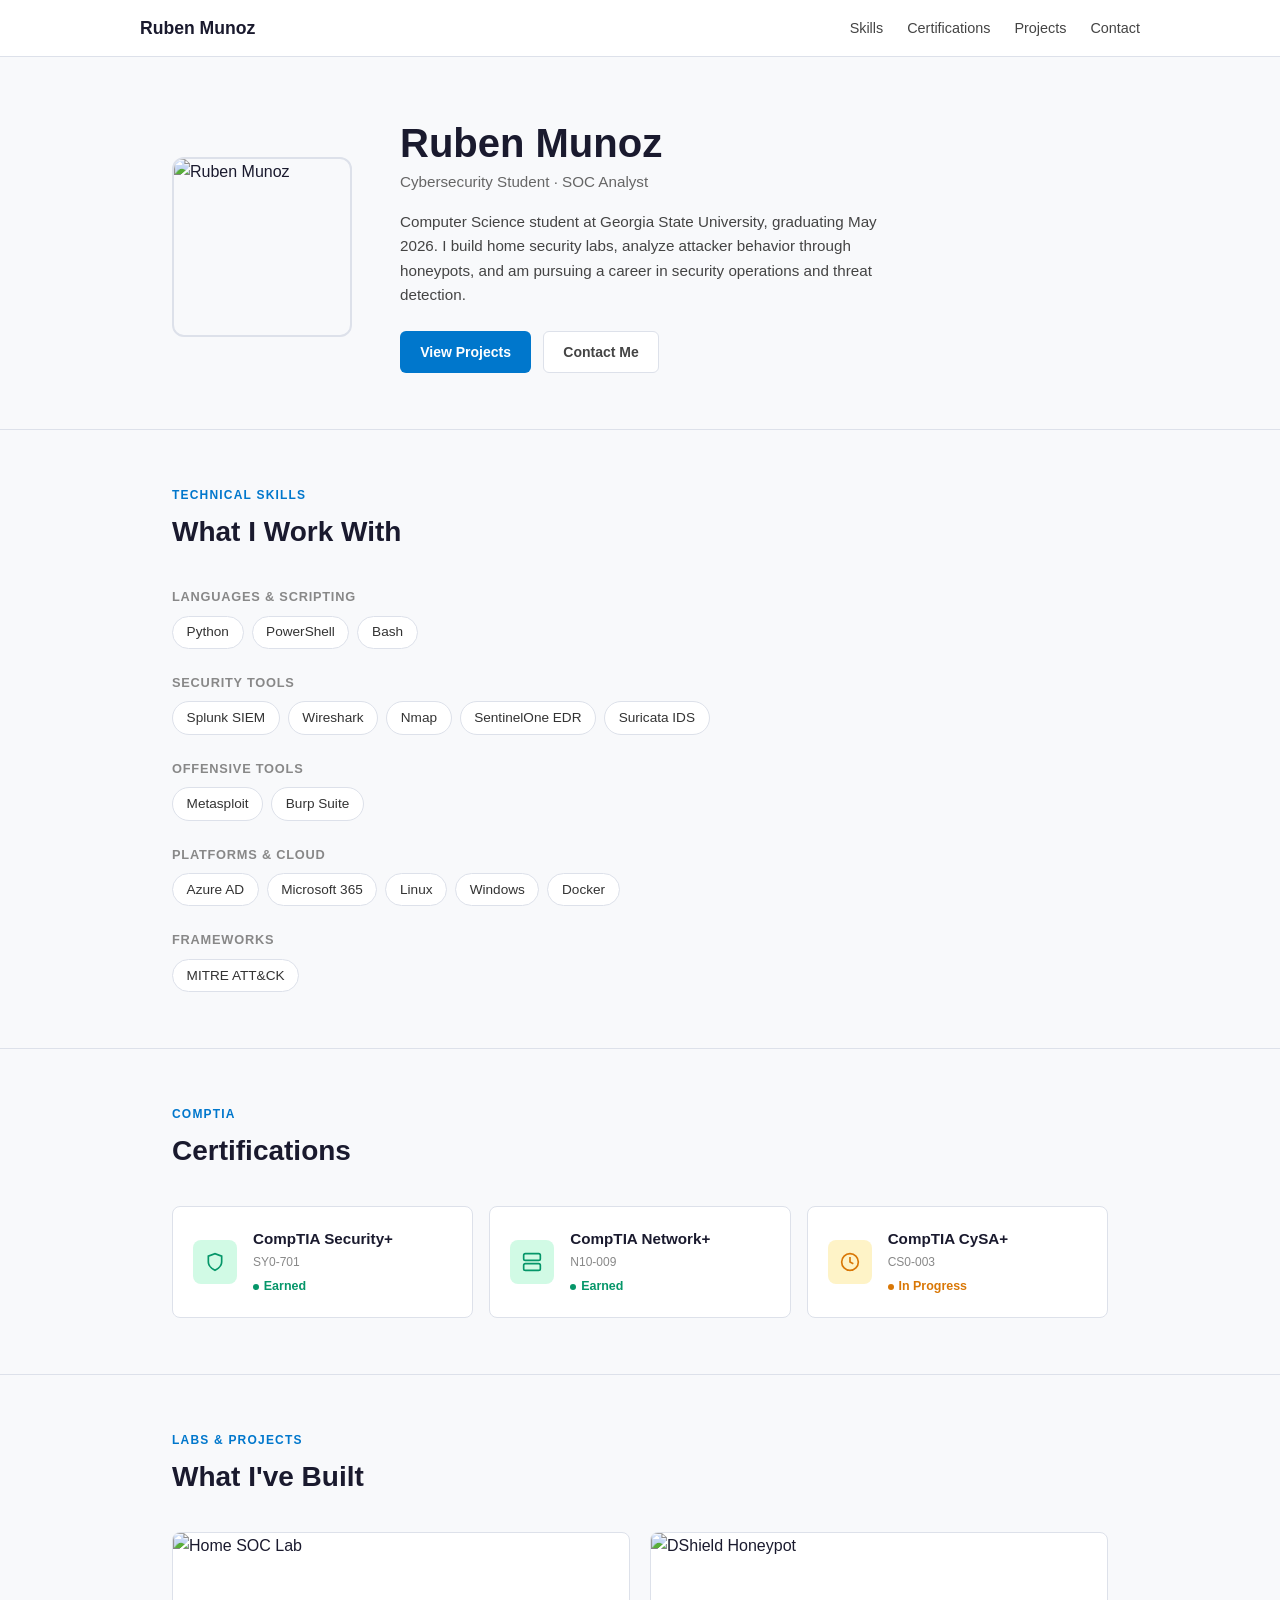
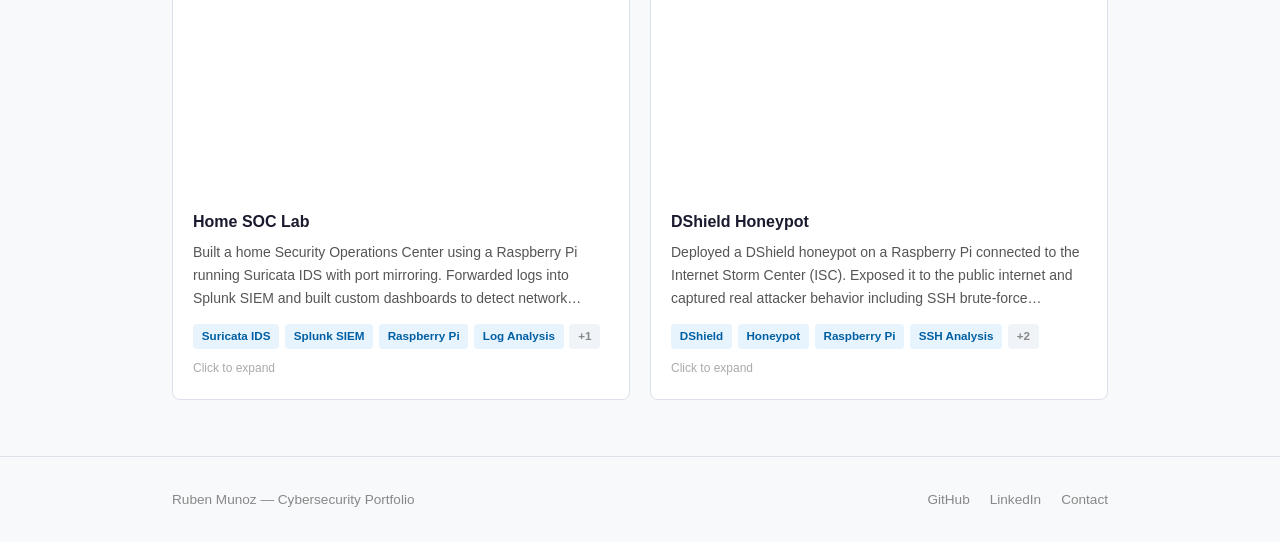
==== index.html @ 75f54e09 "Update index.html" ====
<!DOCTYPE html>
<html lang="en">
<head>
  <meta charset="UTF-8">
  <meta name="viewport" content="width=device-width, initial-scale=1.0">
  <title>Ruben Munoz — Portfolio</title>

  <!--(Protect Against SQL Injection (SQLi) & XSS Attacks-->
  <meta http-equiv="Content-Security-Policy"
    content="default-src 'self' https://fonts.googleapis.com https://fonts.gstatic.com https://www.googletagmanager.com https://www.google-analytics.com;
             script-src 'self' 'unsafe-inline' https://www.googletagmanager.com https://www.google-analytics.com;
             style-src 'self' 'unsafe-inline' https://fonts.googleapis.com;
             img-src 'self' data: https://www.google-analytics.com;">

  <link rel="stylesheet" href="style.css">
</head>
<body>

  <nav>
    <div class="nav-inner">
      <a href="index.html" class="nav-logo">Ruben Munoz</a>
      <ul class="nav-links">
        <li><a href="#skills">Skills</a></li>
        <li><a href="#certifications">Certifications</a></li>
        <li><a href="#projects">Projects</a></li>
        <li><a href="contact.html">Contact</a></li>
      </ul>
    </div>
  </nav>

  <section id="hero">
    <div class="container">
      <div class="hero-inner">
        <!-- Lazy loading images (so images load only when needed) -->
        <img src="profile.jpg" alt="Ruben Munoz" class="hero-photo">
        <div>
          <h1 class="hero-name">Ruben Munoz</h1>
          <p class="hero-subtitle">Cybersecurity Student · SOC Analyst</p>
          <p class="hero-bio">
            Computer Science student at Georgia State University, graduating May 2026.
            I build home security labs, analyze attacker behavior through honeypots,
            and am pursuing a career in security operations and threat detection.
          </p>
          <div class="hero-actions">
            <a href="#projects" class="btn btn-primary">View Projects</a>
            <a href="contact.html" class="btn btn-secondary">Contact Me</a>
          </div>
        </div>
      </div>
    </div>
  </section>

  <hr class="section-divider">

  <!-- Skills -->
  <section id="skills" class="section">
    <div class="container">
      <p class="section-label">Technical Skills</p>
      <h2 class="section-title">What I Work With</h2>
      <div class="skills-groups">

        <div>
          <p class="skills-group-label">Languages &amp; Scripting</p>
          <div class="skills-grid">
            <span class="skill-pill">Python</span>
            <span class="skill-pill">PowerShell</span>
            <span class="skill-pill">Bash</span>
          </div>
        </div>

        <div>
          <p class="skills-group-label">Security Tools</p>
          <div class="skills-grid">
            <span class="skill-pill">Splunk SIEM</span>
            <span class="skill-pill">Wireshark</span>
            <span class="skill-pill">Nmap</span>
            <span class="skill-pill">SentinelOne EDR</span>
            <span class="skill-pill">Suricata IDS</span>
          </div>
        </div>

        <div>
          <p class="skills-group-label">Offensive Tools</p>
          <div class="skills-grid">
            <span class="skill-pill">Metasploit</span>
            <span class="skill-pill">Burp Suite</span>
          </div>
        </div>

        <div>
          <p class="skills-group-label">Platforms &amp; Cloud</p>
          <div class="skills-grid">
            <span class="skill-pill">Azure AD</span>
            <span class="skill-pill">Microsoft 365</span>
            <span class="skill-pill">Linux</span>
            <span class="skill-pill">Windows</span>
            <span class="skill-pill">Docker</span>
          </div>
        </div>

        <div>
          <p class="skills-group-label">Frameworks</p>
          <div class="skills-grid">
            <span class="skill-pill">MITRE ATT&amp;CK</span>
          </div>
        </div>

      </div>
    </div>
  </section>

  <hr class="section-divider">

  <!-- Certs -->
  <section id="certifications" class="section">
    <div class="container">
      <p class="section-label">CompTIA</p>
      <h2 class="section-title">Certifications</h2>
      <div class="certs-grid">

        <div class="cert-card">
          <div class="cert-badge earned">
            <svg width="20" height="20" viewBox="0 0 24 24" fill="none" stroke="currentColor" stroke-width="2">
              <path d="M12 22s8-4 8-10V5l-8-3-8 3v7c0 6 8 10 8 10z"/>
            </svg>
          </div>
          <div>
            <div class="cert-name">CompTIA Security+</div>
            <div class="cert-code">SY0-701</div>
            <div class="cert-status earned"><span class="status-dot"></span> Earned</div>
          </div>
        </div>

        <div class="cert-card">
          <div class="cert-badge earned">
            <svg width="20" height="20" viewBox="0 0 24 24" fill="none" stroke="currentColor" stroke-width="2">
              <rect x="2" y="2" width="20" height="8" rx="2"/>
              <rect x="2" y="14" width="20" height="8" rx="2"/>
            </svg>
          </div>
          <div>
            <div class="cert-name">CompTIA Network+</div>
            <div class="cert-code">N10-009</div>
            <div class="cert-status earned"><span class="status-dot"></span> Earned</div>
          </div>
        </div>

        <div class="cert-card">
          <div class="cert-badge pending">
            <svg width="20" height="20" viewBox="0 0 24 24" fill="none" stroke="currentColor" stroke-width="2">
              <circle cx="12" cy="12" r="10"/>
              <polyline points="12 6 12 12 16 14"/>
            </svg>
          </div>
          <div>
            <div class="cert-name">CompTIA CySA+</div>
            <div class="cert-code">CS0-003</div>
            <div class="cert-status pending"><span class="status-dot"></span> In Progress</div>
          </div>
        </div>

      </div>
    </div>
  </section>

  <hr class="section-divider">

  <!-- 2 Projects -->
  <section id="projects" class="section">
    <div class="container">
      <p class="section-label">Labs &amp; Projects</p>
      <h2 class="section-title">What I've Built</h2>
      <div class="projects-grid" id="projectsGrid"></div>
    </div>
  </section>

  <!-- Modal for image slideshow -->
  <div class="modal-overlay" id="modalOverlay" role="dialog" aria-modal="true">
    <div class="modal" id="modal">
      <button class="modal-close" id="modalClose" aria-label="Close">&#x2715;</button>
      <div class="modal-image-wrap">
        <div class="modal-image-stage" id="modalStage"></div>
        <button class="modal-nav prev" id="modalPrev" aria-label="Previous">&#8249;</button>
        <button class="modal-nav next" id="modalNext" aria-label="Next">&#8250;</button>
        <div class="modal-dots" id="modalDots"></div>
      </div>
      <div class="modal-body">
        <div class="modal-meta">
          <h3 class="modal-title" id="modalTitle"></h3>
          <span class="modal-image-counter" id="modalCounter"></span>
        </div>
        <p class="modal-description" id="modalDesc"></p>
        <div class="modal-tags" id="modalTags"></div>
      </div>
    </div>
  </div>

  <hr class="section-divider">

  <footer>
    <div class="container">
      <div class="footer-inner">
        <span class="footer-name">Ruben Munoz — Cybersecurity Portfolio</span>
        <div class="footer-links">
          <a href="https://github.com/rubenmunoz7" target="_blank" rel="noopener">GitHub</a>
          <a href="https://linkedin.com/in/rubenmunoz7" target="_blank" rel="noopener">LinkedIn</a>
          <a href="contact.html">Contact</a>
        </div>
      </div>
    </div>
  </footer>

  <!-- Images lazy loading for each project -->
  <script>
    const projects = [
      {
        title: 'Home SOC Lab',
        description: 'Built a home Security Operations Center using a Raspberry Pi running Suricata IDS with port mirroring. Forwarded logs into Splunk SIEM and built custom dashboards to detect network scans, brute-force attempts, and suspicious lateral movement. This gave me hands-on experience with alert triage, log correlation, and detection engineering.',
        tags: ['Suricata IDS', 'Splunk SIEM', 'Raspberry Pi', 'Log Analysis', 'Detection Engineering'],
        emoji: '🖥️',
        images: ['soc1.jpg']
      },
      {
        title: 'DShield Honeypot',
        description: 'Deployed a DShield honeypot on a Raspberry Pi connected to the Internet Storm Center (ISC). Exposed it to the public internet and captured real attacker behavior including SSH brute-force campaigns and port scanning. Reviewed logs daily, mapped behavior to MITRE ATT&CK techniques, and submitted threat data to the ISC community.',
        tags: ['DShield', 'Honeypot', 'Raspberry Pi', 'SSH Analysis', 'MITRE ATT&CK', 'ISC Platform'],
        emoji: '🍯',
        images: ['dshield.jpg']
      }
    ];

    // Build and display a card on the page for each project in the array above
    const grid = document.getElementById('projectsGrid');
    projects.forEach((p, i) => {
      const card = document.createElement('div');
      card.className = 'project-card';

      const thumb = p.images.length
        ? `<img class="project-thumb" src="${p.images[0]}" alt="${p.title}" loading="lazy">`
        : `<div class="project-thumb-placeholder">${p.emoji}</div>`;

      const visibleTags = p.tags.slice(0, 4);
      const extraCount  = p.tags.length - visibleTags.length;
      const tagsHtml = visibleTags.map(t => `<span class="tag">${t}</span>`).join('')
        + (extraCount > 0 ? `<span class="tag tag--more">+${extraCount}</span>` : '');

      card.innerHTML = `
        ${thumb}
        <div class="project-body">
          <div class="project-title">${p.title}</div>
          <p class="project-desc">${p.description}</p>
          <div class="project-tags">${tagsHtml}</div>
          <div class="project-hint">Click to expand</div>
        </div>`;

      card.addEventListener('click', () => openModal(i));
      grid.appendChild(card);
    });

    //Logic for modal
    let activeProject = null;
    let imgIdx = 0;

    const overlay  = document.getElementById('modalOverlay');
    const modalTitle   = document.getElementById('modalTitle');
    const modalDesc    = document.getElementById('modalDesc');
    const modalTags    = document.getElementById('modalTags');
    const modalStage   = document.getElementById('modalStage');
    const modalDots    = document.getElementById('modalDots');
    const modalCounter = document.getElementById('modalCounter');
    const modalPrev    = document.getElementById('modalPrev');
    const modalNext    = document.getElementById('modalNext');

    function openModal(i) {
      activeProject = projects[i];
      imgIdx = 0;
      modalTitle.textContent = activeProject.title;
      modalDesc.textContent  = activeProject.description;
      modalTags.innerHTML    = activeProject.tags.map(t => `<span class="tag">${t}</span>`).join('');
      buildStage();
      overlay.classList.add('open');
      document.body.style.overflow = 'hidden';
    }

    function buildStage() {
      const imgs = activeProject.images;
      modalStage.innerHTML = '';
      modalDots.innerHTML  = '';

      if (!imgs.length) {
        modalStage.innerHTML = `
          <div class="modal-placeholder">
            <span style="font-size:3.5rem">${activeProject.emoji}</span>
            <p class="modal-placeholder-text">Add screenshots to the <code>images:</code> array in the project data</p>
          </div>`;
        modalPrev.style.display = 'none';
        modalNext.style.display = 'none';
        modalCounter.textContent = '';
        return;
      }

      imgs.forEach((src, i) => {
        const img = document.createElement('img');
        img.className = 'modal-slide' + (i === 0 ? ' active' : '');
        img.src = src;
        img.alt = `${activeProject.title} screenshot ${i + 1}`;
        img.loading = 'lazy';
        modalStage.appendChild(img);

        const dot = document.createElement('button');
        dot.className = 'dot' + (i === 0 ? ' active' : '');
        dot.addEventListener('click', () => goTo(i));
        modalDots.appendChild(dot);
      });

      modalPrev.style.display = imgs.length > 1 ? 'flex' : 'none';
      modalNext.style.display = imgs.length > 1 ? 'flex' : 'none';
      updateCounter();
    }

    function goTo(i) {
      const slides = modalStage.querySelectorAll('.modal-slide');
      const dots   = modalDots.querySelectorAll('.dot');
      slides[imgIdx]?.classList.remove('active');
      dots[imgIdx]?.classList.remove('active');
      imgIdx = i;
      slides[imgIdx]?.classList.add('active');
      dots[imgIdx]?.classList.add('active');
      updateCounter();
    }

    function updateCounter() {
      const total = activeProject.images.length;
      modalCounter.textContent = total > 1 ? `${imgIdx + 1} / ${total}` : '';
    }

    function closeModal() {
      overlay.classList.remove('open');
      document.body.style.overflow = '';
    }

    document.getElementById('modalClose').addEventListener('click', closeModal);
    overlay.addEventListener('click', e => { if (e.target === overlay) closeModal(); });
    modalPrev.addEventListener('click', () => { if (imgIdx > 0) goTo(imgIdx - 1); });
    modalNext.addEventListener('click', () => { if (imgIdx < activeProject.images.length - 1) goTo(imgIdx + 1); });
    document.addEventListener('keydown', e => {
      if (!overlay.classList.contains('open')) return;
      if (e.key === 'Escape') closeModal();
      if (e.key === 'ArrowLeft'  && imgIdx > 0) goTo(imgIdx - 1);
      if (e.key === 'ArrowRight' && imgIdx < activeProject.images.length - 1) goTo(imgIdx + 1);
    });
  </script>

</body>
</html>
---- style.css ----
* {
  box-sizing: border-box;
  margin: 0;
  padding: 0;
}

body {
  font-family: 'Segoe UI', Arial, sans-serif;
  background: #f8f9fb;
  color: #1a1a2e;
  font-size: 16px;
  line-height: 1.6;
}

a {
  color: #0077cc;
  text-decoration: none;
}

a:hover {
  text-decoration: underline;
}

/* ── NAV ── */
nav {
  background: #fff;
  border-bottom: 1px solid #dde1ea;
  padding: 0 2rem;
  position: sticky;
  top: 0;
  z-index: 100;
}

.nav-inner {
  max-width: 1000px;
  margin: 0 auto;
  display: flex;
  align-items: center;
  justify-content: space-between;
  height: 56px;
}

.nav-logo {
  font-weight: 700;
  font-size: 1.1rem;
  color: #1a1a2e;
}

.nav-links {
  list-style: none;
  display: flex;
  gap: 1.5rem;
}

.nav-links a { color: #444; font-size: 0.9rem; }
.nav-links a:hover { color: #0077cc; text-decoration: none; }

/* ── CONTAINER ── */
.container {
  max-width: 1000px;
  margin: 0 auto;
  padding: 0 2rem;
}

/* ── SECTIONS ── */
.section { padding: 3.5rem 0; }

.section-label {
  font-size: 0.75rem;
  font-weight: 700;
  letter-spacing: 0.1em;
  text-transform: uppercase;
  color: #0077cc;
  margin-bottom: 0.3rem;
}

.section-title {
  font-size: 1.75rem;
  font-weight: 700;
  color: #1a1a2e;
  margin-bottom: 2rem;
}

hr.section-divider {
  border: none;
  border-top: 1px solid #dde1ea;
}

/* ── HERO ── */
#hero { padding: 4rem 0 3.5rem; }

.hero-inner {
  display: flex;
  align-items: center;
  gap: 3rem;
}

.hero-photo {
  width: 180px;
  height: 180px;
  border-radius: 12px;
  object-fit: cover;
  object-position: top center;
  border: 2px solid #dde1ea;
  flex-shrink: 0;
}

.hero-name {
  font-size: 2.5rem;
  font-weight: 700;
  color: #1a1a2e;
  margin-bottom: 0.3rem;
  line-height: 1.1;
}

.hero-subtitle {
  font-size: 0.95rem;
  color: #666;
  margin-bottom: 1rem;
}

.hero-bio {
  font-size: 0.95rem;
  color: #444;
  max-width: 480px;
  margin-bottom: 1.5rem;
}

.hero-actions { display: flex; gap: 0.75rem; }

.btn {
  display: inline-block;
  padding: 0.55rem 1.2rem;
  border-radius: 6px;
  font-size: 0.875rem;
  font-weight: 600;
  cursor: pointer;
  border: 1px solid transparent;
}

.btn-primary { background: #0077cc; color: #fff; }
.btn-primary:hover { background: #005fa3; text-decoration: none; color: #fff; }

.btn-secondary { background: #fff; color: #444; border-color: #dde1ea; }
.btn-secondary:hover { background: #f0f4f8; text-decoration: none; color: #444; }

/* ── SKILLS ── */
.skills-groups { display: flex; flex-direction: column; gap: 1.5rem; }

.skills-group-label {
  font-size: 0.8rem;
  font-weight: 700;
  text-transform: uppercase;
  letter-spacing: 0.06em;
  color: #888;
  margin-bottom: 0.5rem;
}

.skills-grid { display: flex; flex-wrap: wrap; gap: 0.5rem; }

.skill-pill {
  font-size: 0.85rem;
  font-weight: 500;
  padding: 0.3rem 0.85rem;
  border-radius: 999px;
  border: 1px solid #dde1ea;
  background: #fff;
  color: #333;
}

/* ── CERTS ── */
.certs-grid {
  display: grid;
  grid-template-columns: repeat(auto-fill, minmax(240px, 1fr));
  gap: 1rem;
}

.cert-card {
  background: #fff;
  border: 1px solid #dde1ea;
  border-radius: 8px;
  padding: 1.25rem;
  display: flex;
  align-items: center;
  gap: 1rem;
}

.cert-badge {
  width: 44px;
  height: 44px;
  border-radius: 8px;
  display: flex;
  align-items: center;
  justify-content: center;
  flex-shrink: 0;
}

.cert-badge.earned  { background: #d1fae5; color: #059669; }
.cert-badge.pending { background: #fef3c7; color: #d97706; }

.cert-name { font-weight: 700; font-size: 0.95rem; color: #1a1a2e; }
.cert-code { font-size: 0.75rem; color: #888; margin: 0.1rem 0 0.3rem; }

.cert-status {
  font-size: 0.78rem;
  font-weight: 600;
  display: flex;
  align-items: center;
  gap: 0.3rem;
}
.cert-status.earned  { color: #059669; }
.cert-status.pending { color: #d97706; }

.status-dot {
  width: 6px;
  height: 6px;
  border-radius: 50%;
  display: inline-block;
}
.cert-status.earned  .status-dot { background: #059669; }
.cert-status.pending .status-dot { background: #d97706; }

/* ── PROJECTS ── */
.projects-grid {
  display: grid;
  grid-template-columns: repeat(auto-fill, minmax(300px, 1fr));
  gap: 1.25rem;
}

.project-card {
  background: #fff;
  border: 1px solid #dde1ea;
  border-radius: 8px;
  overflow: hidden;
  cursor: pointer;
}

.project-card:hover { border-color: #0077cc; }

.project-thumb {
  width: 100%;
  aspect-ratio: 16 / 9;
  object-fit: cover;
  display: block;
}

.project-thumb-placeholder {
  width: 100%;
  aspect-ratio: 16 / 9;
  background: #f0f4f8;
  display: flex;
  align-items: center;
  justify-content: center;
  font-size: 3rem;
}

.project-body { padding: 1.25rem; }

.project-title {
  font-weight: 700;
  font-size: 1rem;
  color: #1a1a2e;
  margin-bottom: 0.4rem;
}

.project-desc {
  font-size: 0.875rem;
  color: #555;
  line-height: 1.65;
  margin-bottom: 0.85rem;
  display: -webkit-box;
  -webkit-line-clamp: 3;
  -webkit-box-orient: vertical;
  overflow: hidden;
}

.project-tags { display: flex; flex-wrap: wrap; gap: 0.35rem; margin-bottom: 0.65rem; }

.tag {
  font-size: 0.73rem;
  font-weight: 600;
  padding: 0.2rem 0.55rem;
  border-radius: 4px;
  background: #e8f4fd;
  color: #005fa3;
}

.tag--more { background: #f0f4f8; color: #888; }

.project-hint { font-size: 0.75rem; color: #aaa; }

/* ── MODAL ── */
.modal-overlay {
  position: fixed;
  inset: 0;
  background: rgba(0,0,0,0.6);
  z-index: 200;
  display: flex;
  align-items: center;
  justify-content: center;
  padding: 1.5rem;
  visibility: hidden;
  opacity: 0;
}

.modal-overlay.open {
  visibility: visible;
  opacity: 1;
}

.modal {
  background: #fff;
  border-radius: 10px;
  width: 100%;
  max-width: 760px;
  max-height: 90vh;
  overflow-y: auto;
  position: relative;
}

.modal-close {
  position: absolute;
  top: 0.75rem;
  right: 0.75rem;
  z-index: 10;
  width: 32px;
  height: 32px;
  background: rgba(255,255,255,0.9);
  border: 1px solid #dde1ea;
  border-radius: 50%;
  cursor: pointer;
  font-size: 0.9rem;
  color: #444;
  display: flex;
  align-items: center;
  justify-content: center;
}

.modal-image-wrap {
  position: relative;
  width: 100%;
  aspect-ratio: 16 / 9;
  background: #f0f4f8;
  border-radius: 10px 10px 0 0;
  overflow: hidden;
}

.modal-image-stage { width: 100%; height: 100%; position: relative; }

.modal-slide {
  position: absolute;
  inset: 0;
  width: 100%;
  height: 100%;
  object-fit: cover;
  opacity: 0;
}
.modal-slide.active { opacity: 1; }

.modal-placeholder {
  width: 100%;
  height: 100%;
  display: flex;
  flex-direction: column;
  align-items: center;
  justify-content: center;
  gap: 0.75rem;
}

.modal-placeholder-text {
  font-size: 0.8rem;
  color: #888;
  text-align: center;
  max-width: 240px;
}

.modal-placeholder-text code {
  background: #e8edf2;
  padding: 0.1em 0.3em;
  border-radius: 3px;
}

.modal-nav {
  position: absolute;
  top: 50%;
  transform: translateY(-50%);
  width: 36px;
  height: 36px;
  background: rgba(255,255,255,0.9);
  border: 1px solid #dde1ea;
  border-radius: 50%;
  cursor: pointer;
  display: flex;
  align-items: center;
  justify-content: center;
  color: #333;
  z-index: 5;
}

.modal-nav.prev { left: 0.75rem; }
.modal-nav.next { right: 0.75rem; }

.modal-dots {
  position: absolute;
  bottom: 0.7rem;
  left: 50%;
  transform: translateX(-50%);
  display: flex;
  gap: 0.4rem;
  z-index: 5;
}

.dot {
  width: 7px;
  height: 7px;
  border-radius: 50%;
  background: rgba(255,255,255,0.5);
  border: none;
  cursor: pointer;
  padding: 0;
}
.dot.active { background: #fff; }

.modal-body { padding: 1.5rem; }

.modal-meta {
  display: flex;
  align-items: baseline;
  justify-content: space-between;
  margin-bottom: 0.75rem;
  gap: 1rem;
}

.modal-title   { font-size: 1.3rem; font-weight: 700; color: #1a1a2e; }
.modal-image-counter { font-size: 0.8rem; color: #aaa; white-space: nowrap; }
.modal-description   { font-size: 0.9rem; color: #555; line-height: 1.75; margin-bottom: 1rem; }
.modal-tags { display: flex; flex-wrap: wrap; gap: 0.4rem; }

/* ── FOOTER ── */
footer { padding: 2rem 0; }

.footer-inner {
  display: flex;
  justify-content: space-between;
  align-items: center;
  flex-wrap: wrap;
  gap: 1rem;
}

.footer-name { font-size: 0.85rem; color: #888; }
.footer-links { display: flex; gap: 1.25rem; }
.footer-links a { font-size: 0.85rem; color: #888; }
.footer-links a:hover { color: #0077cc; }

/* ── RESPONSIVE ── */
@media (max-width: 640px) {
  .hero-inner { flex-direction: column; gap: 1.5rem; }
  .hero-photo { width: 120px; height: 120px; }
  .hero-name  { font-size: 2rem; }
  .nav-links  { display: none; }
}

/* ── CONTACT PAGE ── */
.contact-page { padding: 4rem 0 5rem; }

.contact-layout {
  display: grid;
  grid-template-columns: 280px 1fr;
  gap: 2.5rem;
  align-items: start;
}

.contact-links-card {
  background: #fff;
  border: 1px solid #dde1ea;
  border-radius: 8px;
  padding: 1.5rem;
}

.contact-links-title {
  font-weight: 700;
  font-size: 0.95rem;
  margin-bottom: 1rem;
  color: #1a1a2e;
}

.contact-link-row {
  display: flex;
  align-items: center;
  gap: 0.85rem;
  padding: 0.55rem 0;
  border-bottom: 1px solid #f0f4f8;
  color: #333;
  text-decoration: none;
  font-size: 0.9rem;
}
.contact-link-row:last-of-type { border-bottom: none; }
.contact-link-row:hover { color: #0077cc; text-decoration: none; }

.contact-icon {
  width: 36px;
  height: 36px;
  background: #f0f4f8;
  border-radius: 6px;
  display: flex;
  align-items: center;
  justify-content: center;
  flex-shrink: 0;
  color: #555;
}

.link-label { font-size: 0.72rem; font-weight: 700; color: #aaa; text-transform: uppercase; letter-spacing: 0.06em; }
.link-value { font-size: 0.875rem; }

.security-note {
  margin-top: 1.25rem;
  background: #f0fdf4;
  border: 1px solid #bbf7d0;
  border-radius: 6px;
  padding: 0.85rem 1rem;
  font-size: 0.8rem;
  color: #166534;
  line-height: 1.55;
}

.contact-form-card {
  background: #fff;
  border: 1px solid #dde1ea;
  border-radius: 8px;
  padding: 2rem;
}

.form-title    { font-size: 1.2rem; font-weight: 700; color: #1a1a2e; margin-bottom: 0.25rem; }
.form-subtitle { font-size: 0.875rem; color: #888; margin-bottom: 1.5rem; }

.form-group { margin-bottom: 1rem; }

.form-label {
  display: block;
  font-size: 0.82rem;
  font-weight: 600;
  color: #444;
  margin-bottom: 0.35rem;
}
.form-label .req { color: #e53e3e; margin-left: 2px; }

.form-input,
.form-textarea {
  width: 100%;
  padding: 0.6rem 0.85rem;
  border: 1px solid #dde1ea;
  border-radius: 6px;
  font-family: inherit;
  font-size: 0.9rem;
  color: #1a1a2e;
  background: #fff;
  outline: none;
}
.form-input:focus, .form-textarea:focus { border-color: #0077cc; }
.form-input.error, .form-textarea.error { border-color: #e53e3e; }
.form-textarea { resize: vertical; min-height: 110px; }

.field-error { display: none; font-size: 0.75rem; color: #e53e3e; margin-top: 0.25rem; }

.recaptcha-wrap { margin: 1rem 0 1.25rem; }
.recaptcha-note { font-size: 0.75rem; color: #aaa; margin-top: 0.4rem; }

.btn-submit {
  width: 100%;
  padding: 0.7rem;
  background: #0077cc;
  color: #fff;
  border: none;
  border-radius: 6px;
  font-family: inherit;
  font-size: 0.9rem;
  font-weight: 600;
  cursor: pointer;
}
.btn-submit:hover:not(:disabled) { background: #005fa3; }
.btn-submit:disabled { opacity: 0.5; cursor: not-allowed; }

.form-status {
  display: none;
  border-radius: 6px;
  padding: 0.8rem 1rem;
  font-size: 0.875rem;
  margin-top: 0.85rem;
}
.form-status.success { background: #f0fdf4; border: 1px solid #bbf7d0; color: #166534; }
.form-status.fail    { background: #fff5f5; border: 1px solid #fed7d7; color: #9b2c2c; }

@media (max-width: 500px) { .contact-layout { grid-template-columns: 1fr; } }
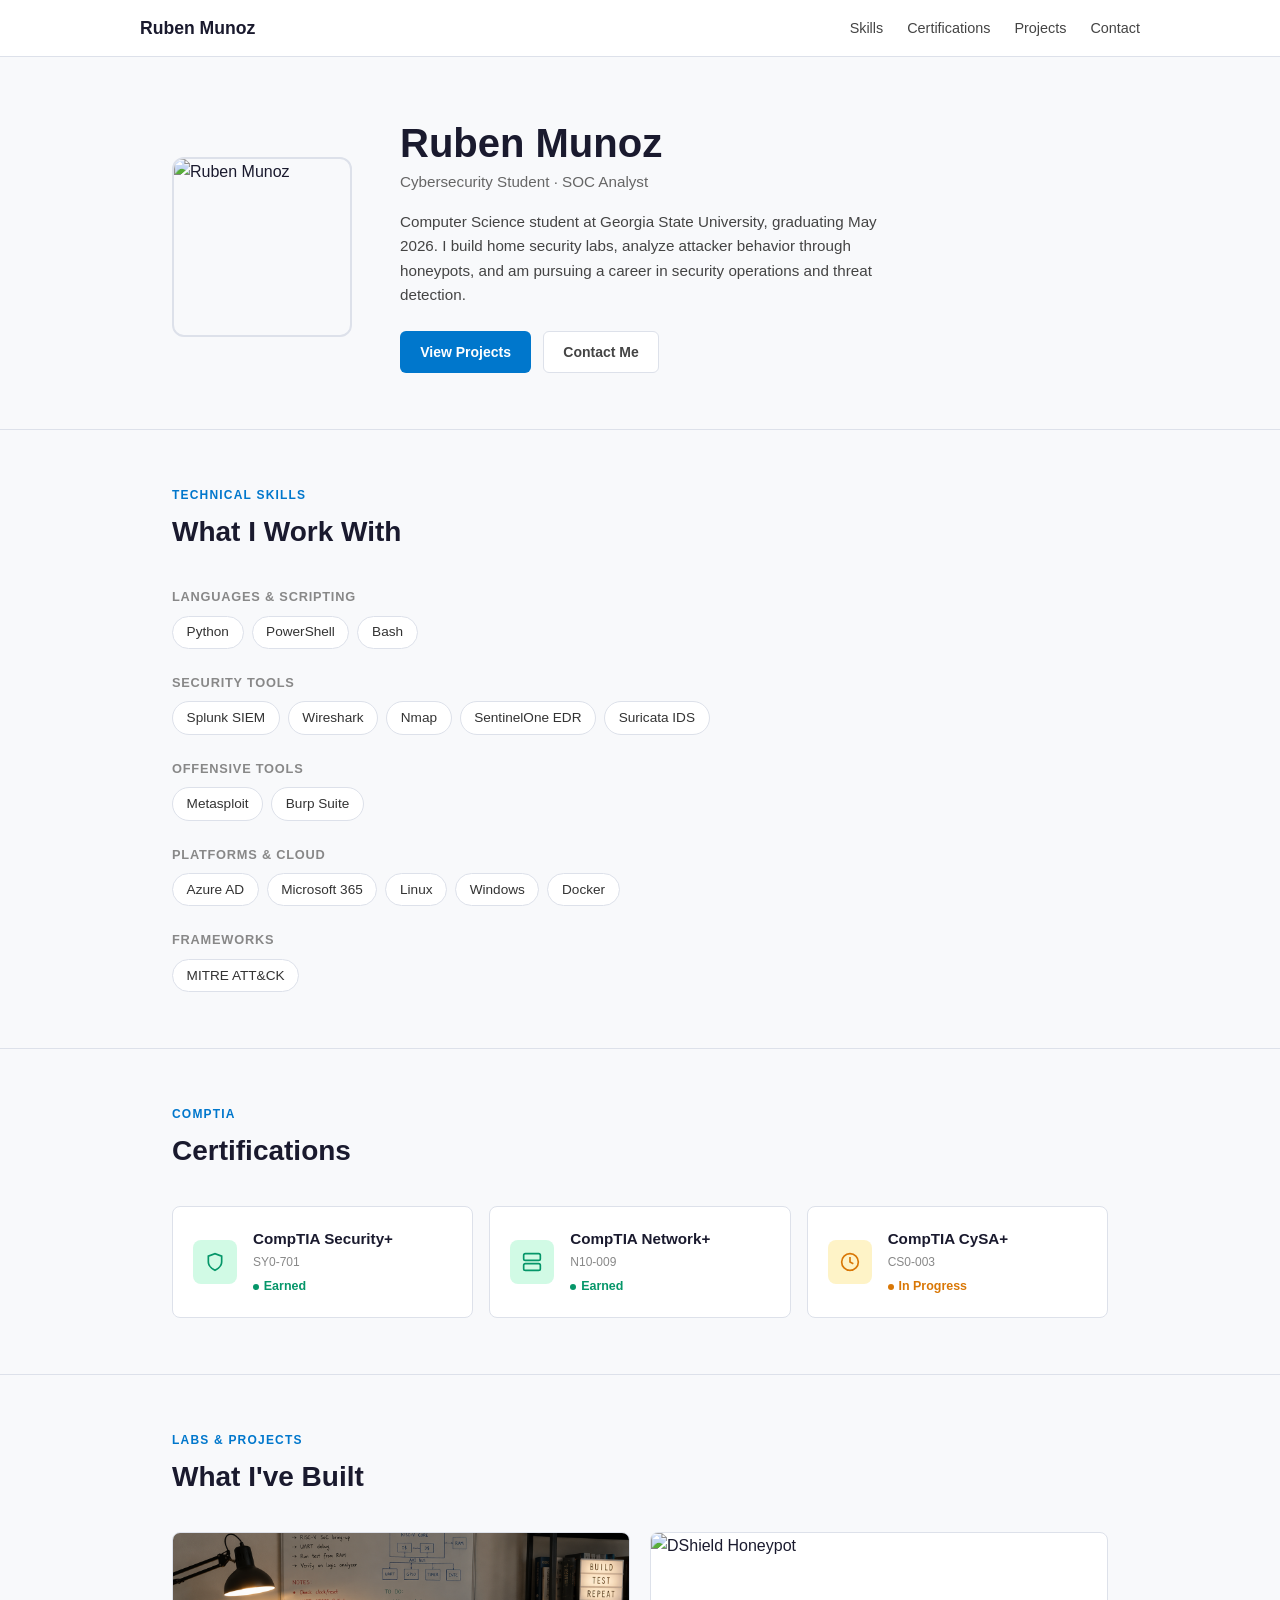
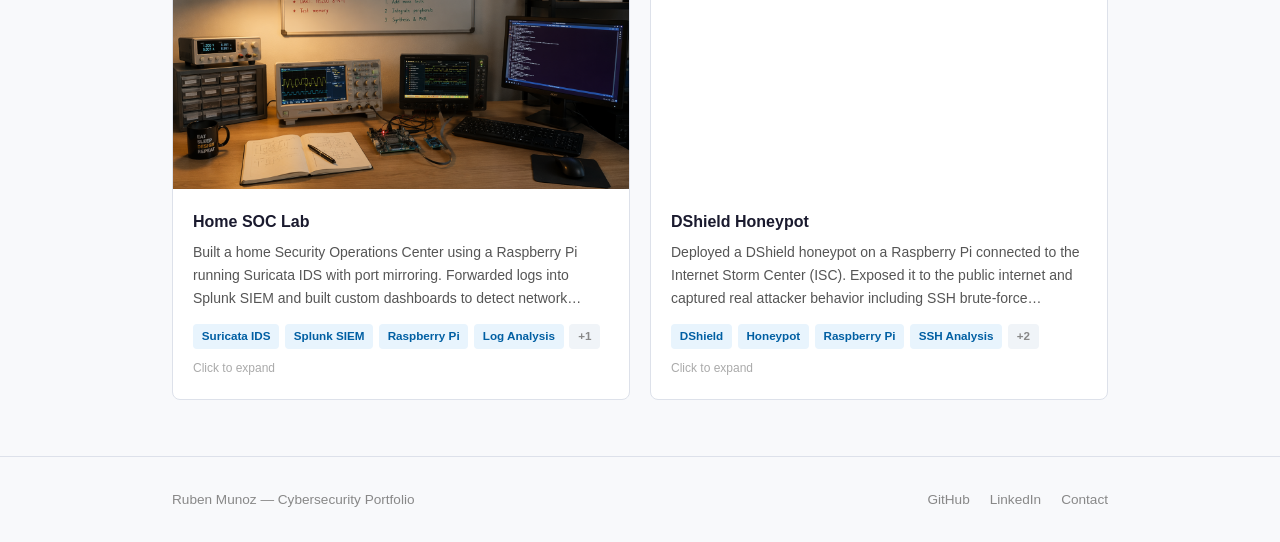
==== commit 5b3d4acc: "Update index.html" ====
--- a/index.html
+++ b/index.html
@@ -218,14 +218,14 @@
         description: 'Built a home Security Operations Center using a Raspberry Pi running Suricata IDS with port mirroring. Forwarded logs into Splunk SIEM and built custom dashboards to detect network scans, brute-force attempts, and suspicious lateral movement. This gave me hands-on experience with alert triage, log correlation, and detection engineering.',
         tags: ['Suricata IDS', 'Splunk SIEM', 'Raspberry Pi', 'Log Analysis', 'Detection Engineering'],
         emoji: '🖥️',
-        images: ['soc1.jpg']
+        images: ['images/soc1.jpg']
       },
       {
         title: 'DShield Honeypot',
         description: 'Deployed a DShield honeypot on a Raspberry Pi connected to the Internet Storm Center (ISC). Exposed it to the public internet and captured real attacker behavior including SSH brute-force campaigns and port scanning. Reviewed logs daily, mapped behavior to MITRE ATT&CK techniques, and submitted threat data to the ISC community.',
         tags: ['DShield', 'Honeypot', 'Raspberry Pi', 'SSH Analysis', 'MITRE ATT&CK', 'ISC Platform'],
         emoji: '🍯',
-        images: ['dshield.jpg']
+        images: ['images/dshield.jpg']
       }
     ];
 
@@ -235,6 +235,7 @@
       const card = document.createElement('div');
       card.className = 'project-card';
 
+      //Lazy loading images
       const thumb = p.images.length
         ? `<img class="project-thumb" src="${p.images[0]}" alt="${p.title}" loading="lazy">`
         : `<div class="project-thumb-placeholder">${p.emoji}</div>`;
@@ -298,7 +299,7 @@
         modalCounter.textContent = '';
         return;
       }
-
+//Lazy loading images in modal
       imgs.forEach((src, i) => {
         const img = document.createElement('img');
         img.className = 'modal-slide' + (i === 0 ? ' active' : '');
--- a/style.css
+++ b/style.css
@@ -55,14 +55,14 @@
 .nav-links a { color: #444; font-size: 0.9rem; }
 .nav-links a:hover { color: #0077cc; text-decoration: none; }
 
-/* ── CONTAINER ── */
+/* container */
 .container {
   max-width: 1000px;
   margin: 0 auto;
   padding: 0 2rem;
 }
 
-/* ── SECTIONS ── */
+/* sections */
 .section { padding: 3.5rem 0; }
 
 .section-label {
@@ -86,7 +86,6 @@
   border-top: 1px solid #dde1ea;
 }
 
-/* ── HERO ── */
 #hero { padding: 4rem 0 3.5rem; }
 
 .hero-inner {
@@ -144,7 +143,7 @@
 .btn-secondary { background: #fff; color: #444; border-color: #dde1ea; }
 .btn-secondary:hover { background: #f0f4f8; text-decoration: none; color: #444; }
 
-/* ── SKILLS ── */
+/* skils*/
 .skills-groups { display: flex; flex-direction: column; gap: 1.5rem; }
 
 .skills-group-label {
@@ -168,7 +167,7 @@
   color: #333;
 }
 
-/* ── CERTS ── */
+/* certs*/
 .certs-grid {
   display: grid;
   grid-template-columns: repeat(auto-fill, minmax(240px, 1fr));
@@ -220,7 +219,7 @@
 .cert-status.earned  .status-dot { background: #059669; }
 .cert-status.pending .status-dot { background: #d97706; }
 
-/* ── PROJECTS ── */
+/* projects  */
 .projects-grid {
   display: grid;
   grid-template-columns: repeat(auto-fill, minmax(300px, 1fr));
@@ -289,7 +288,7 @@
 
 .project-hint { font-size: 0.75rem; color: #aaa; }
 
-/* ── MODAL ── */
+/* images */
 .modal-overlay {
   position: fixed;
   inset: 0;
@@ -452,7 +451,6 @@
 .footer-links a { font-size: 0.85rem; color: #888; }
 .footer-links a:hover { color: #0077cc; }
 
-/* ── RESPONSIVE ── */
 @media (max-width: 640px) {
   .hero-inner { flex-direction: column; gap: 1.5rem; }
   .hero-photo { width: 120px; height: 120px; }
@@ -460,7 +458,7 @@
   .nav-links  { display: none; }
 }
 
-/* ── CONTACT PAGE ── */
+/* contact page */
 .contact-page { padding: 4rem 0 5rem; }
 
 .contact-layout {
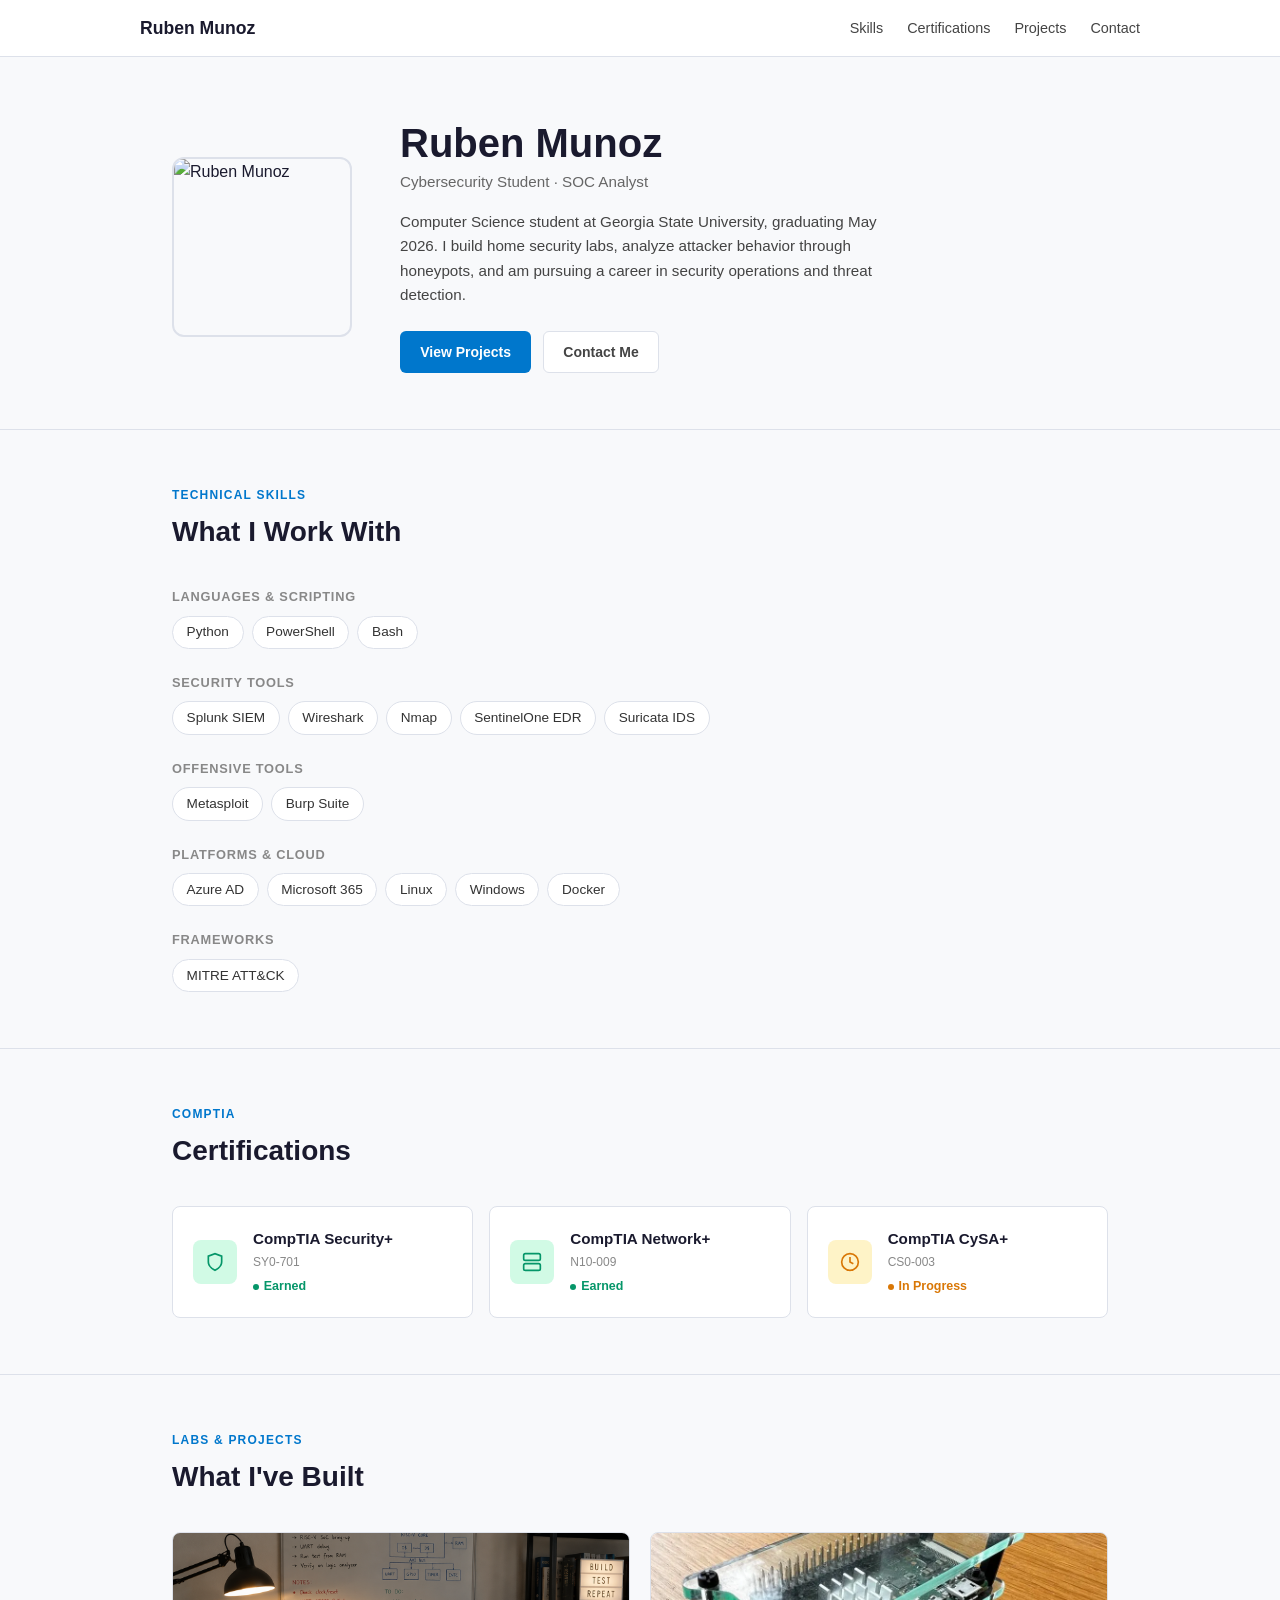
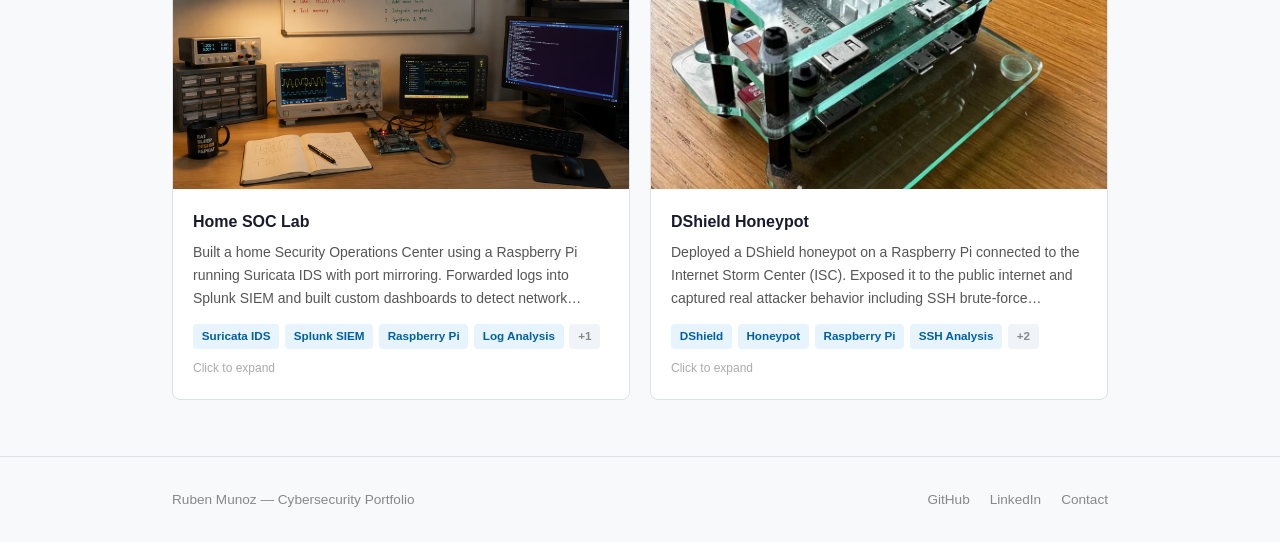
==== commit b601f097: "Update index.html" ====
--- a/index.html
+++ b/index.html
@@ -225,7 +225,7 @@
         description: 'Deployed a DShield honeypot on a Raspberry Pi connected to the Internet Storm Center (ISC). Exposed it to the public internet and captured real attacker behavior including SSH brute-force campaigns and port scanning. Reviewed logs daily, mapped behavior to MITRE ATT&CK techniques, and submitted threat data to the ISC community.',
         tags: ['DShield', 'Honeypot', 'Raspberry Pi', 'SSH Analysis', 'MITRE ATT&CK', 'ISC Platform'],
         emoji: '🍯',
-        images: ['images/dshield.jpg']
+        images: ['images/dshield1.jpg']
       }
     ];
 
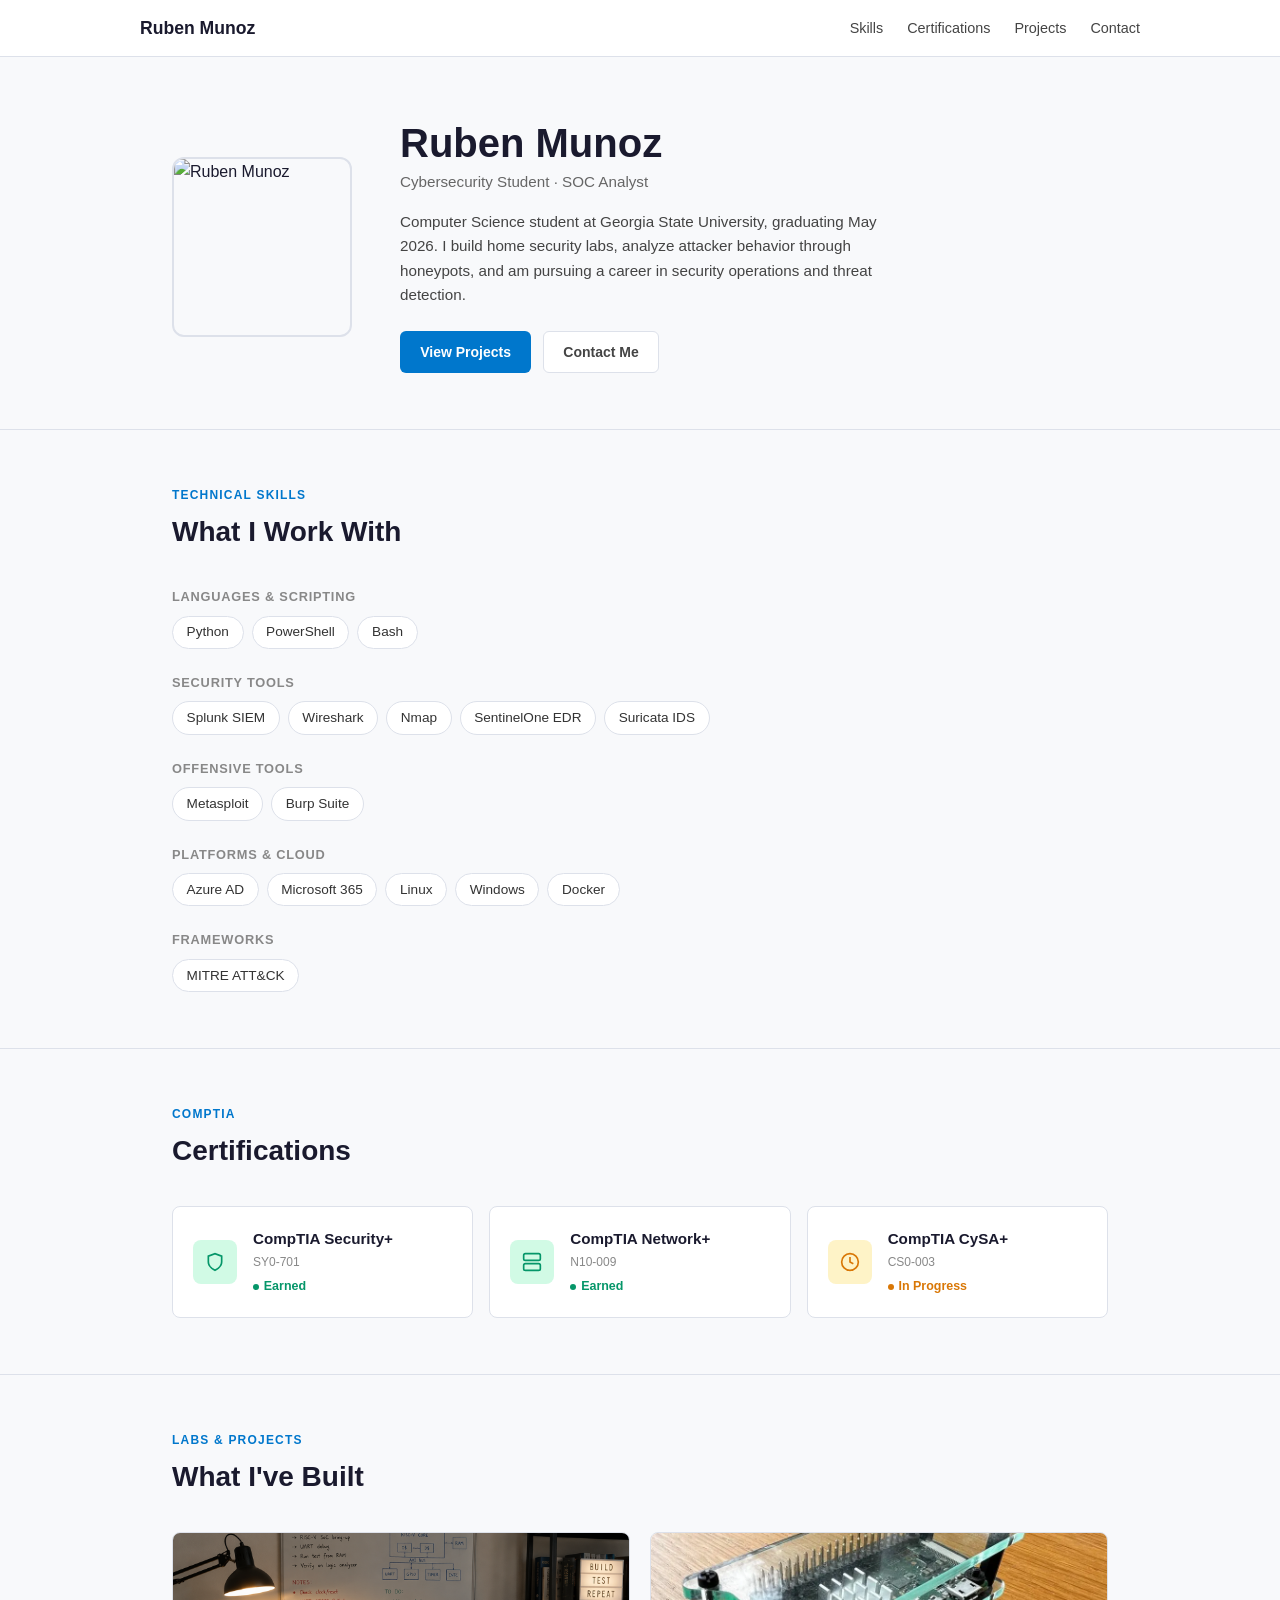
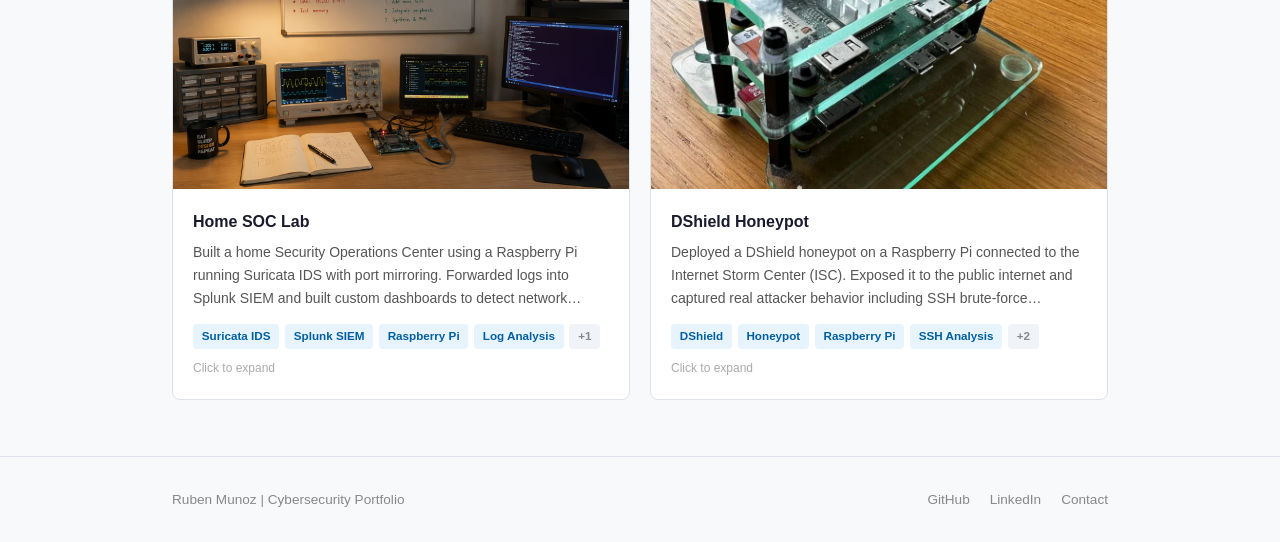
==== commit 86a30479: "Update index.html" ====
--- a/index.html
+++ b/index.html
@@ -200,7 +200,7 @@
   <footer>
     <div class="container">
       <div class="footer-inner">
-        <span class="footer-name">Ruben Munoz — Cybersecurity Portfolio</span>
+        <span class="footer-name">Ruben Munoz | Cybersecurity Portfolio</span>
         <div class="footer-links">
           <a href="https://github.com/rubenmunoz7" target="_blank" rel="noopener">GitHub</a>
           <a href="https://linkedin.com/in/rubenmunoz7" target="_blank" rel="noopener">LinkedIn</a>
@@ -218,14 +218,14 @@
         description: 'Built a home Security Operations Center using a Raspberry Pi running Suricata IDS with port mirroring. Forwarded logs into Splunk SIEM and built custom dashboards to detect network scans, brute-force attempts, and suspicious lateral movement. This gave me hands-on experience with alert triage, log correlation, and detection engineering.',
         tags: ['Suricata IDS', 'Splunk SIEM', 'Raspberry Pi', 'Log Analysis', 'Detection Engineering'],
         emoji: '🖥️',
-        images: ['images/soc1.jpg']
+        images: ['images/soc1.jpg', 'images/soc2.jpg', 'images/soc3.jpg', 'images/soc4.jpg']
       },
       {
         title: 'DShield Honeypot',
         description: 'Deployed a DShield honeypot on a Raspberry Pi connected to the Internet Storm Center (ISC). Exposed it to the public internet and captured real attacker behavior including SSH brute-force campaigns and port scanning. Reviewed logs daily, mapped behavior to MITRE ATT&CK techniques, and submitted threat data to the ISC community.',
         tags: ['DShield', 'Honeypot', 'Raspberry Pi', 'SSH Analysis', 'MITRE ATT&CK', 'ISC Platform'],
         emoji: '🍯',
-        images: ['images/dshield1.jpg']
+        images: ['images/dshield1.jpg', 'images/dshield2.jpg', 'images/dshield3.jpg', 'images/dshield4.jpg']
       }
     ];
 
--- a/style.css
+++ b/style.css
@@ -588,4 +588,3 @@
 .form-status.success { background: #f0fdf4; border: 1px solid #bbf7d0; color: #166534; }
 .form-status.fail    { background: #fff5f5; border: 1px solid #fed7d7; color: #9b2c2c; }
 
-@media (max-width: 500px) { .contact-layout { grid-template-columns: 1fr; } }
